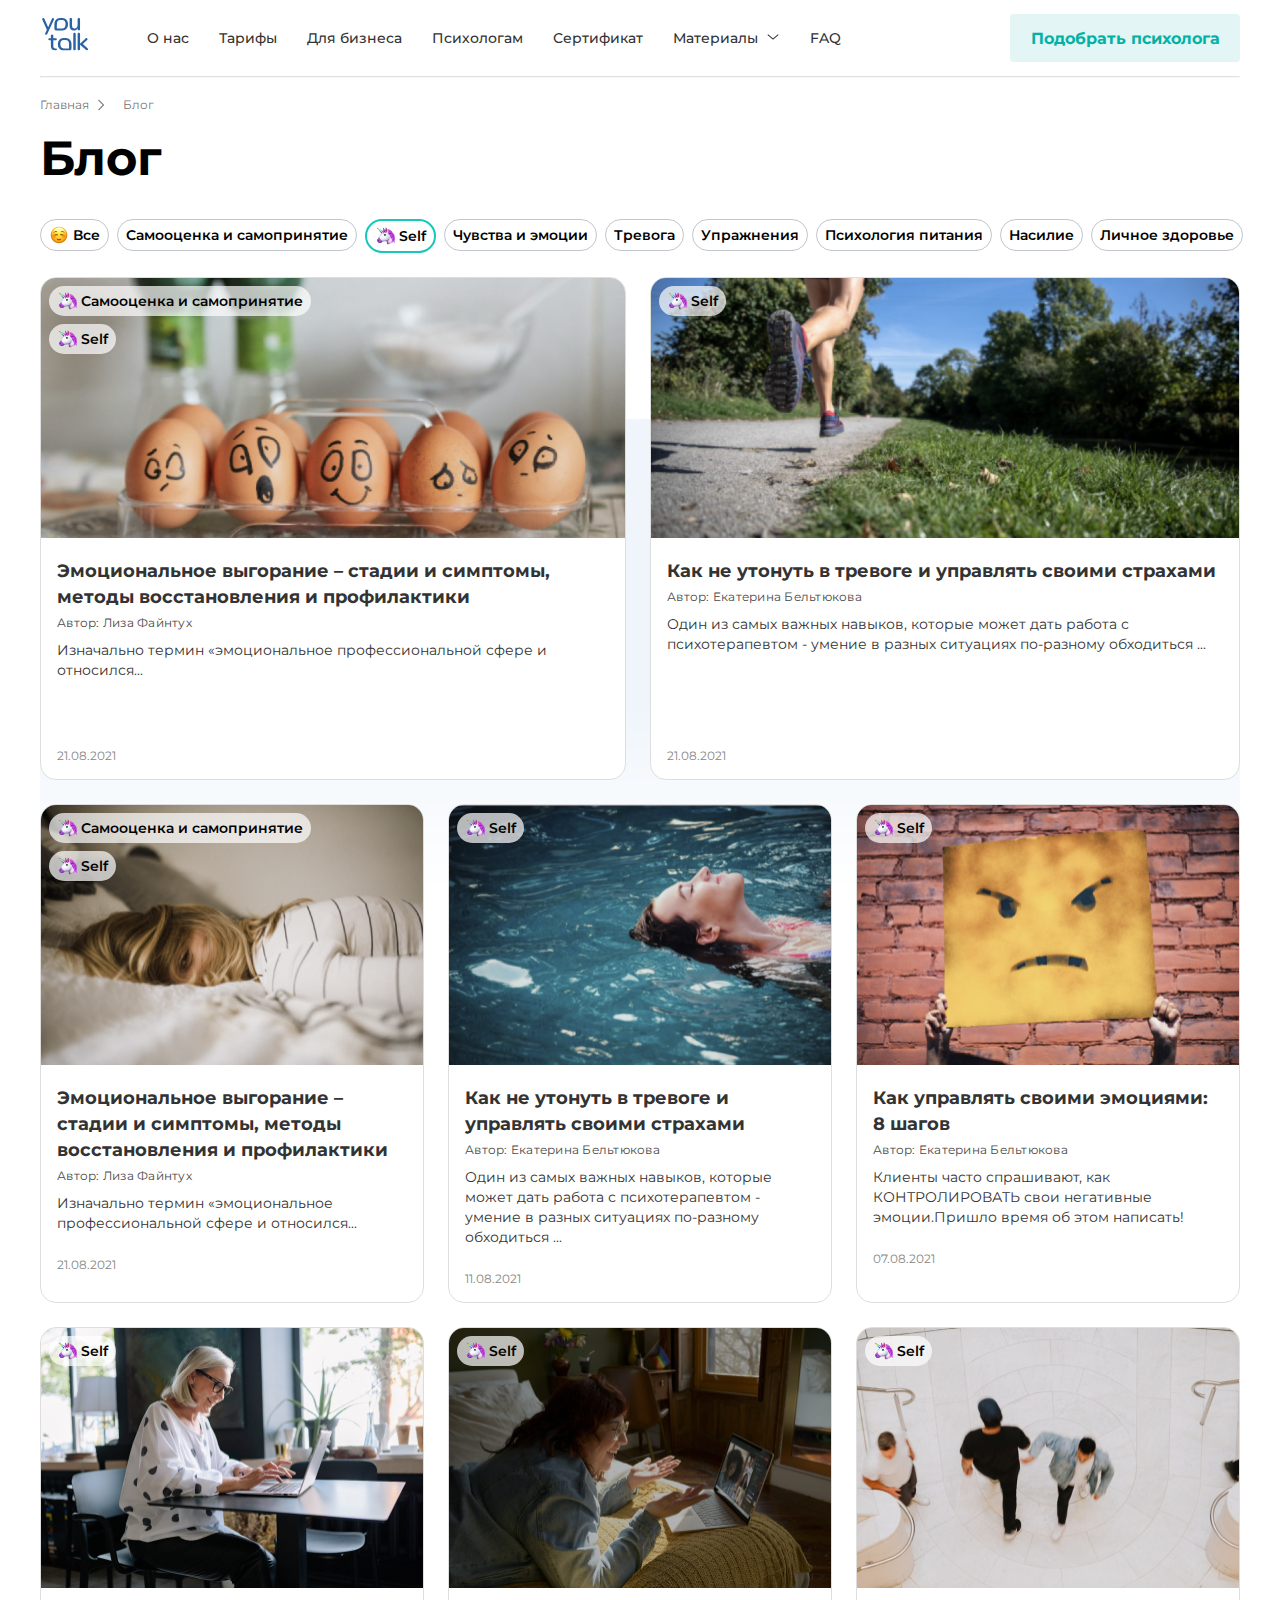
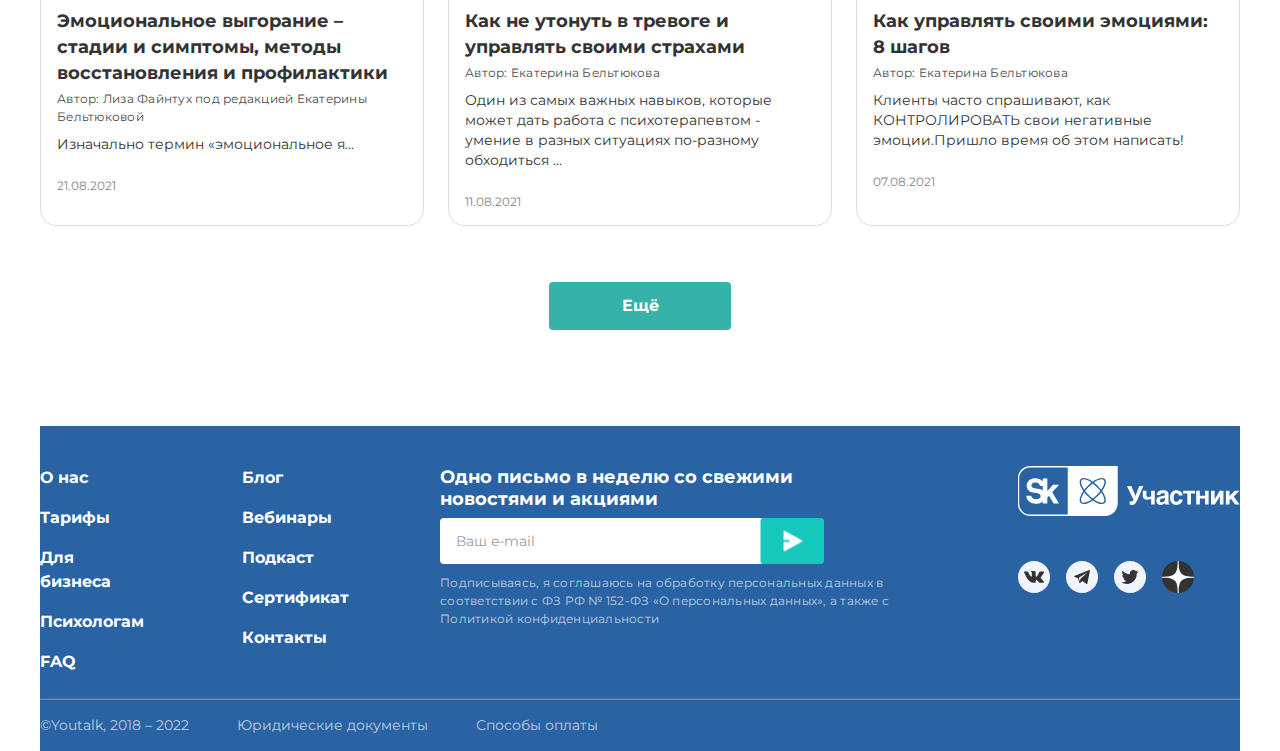
==== Index.html @ 116f2fff "add site" ====
<!DOCTYPE html>
<html lang="ru">
  <head>
    <meta charset="utf-8" />
    <meta name="viewport" content="width=device-width" />
    <link rel="stylesheet" href="CSS/index.css" />
    <title>Youtalk - Blog</title>
  </head>
  <body>
    <div class="container">
      <header>
        <section class="header">
          <div class="header__logo">
            <svg
              width="51"
              height="36"
              viewBox="0 0 52 40"
              fill="none"
              xmlns="http://www.w3.org/2000/svg"
            >
              <g clip-path="url(#clip0_4492_2245)">
                <path
                  d="M13.3302 1.2804C13.3303 1.11943 13.2953 0.960409 13.2279 0.814578C13.1604 0.668747 13.0621 0.539666 12.9398 0.436463C12.6952 0.205117 12.3717 0.0779848 12.0367 0.0815367C11.8038 0.0777518 11.5746 0.140646 11.3756 0.262943C11.1562 0.404074 10.9896 0.614972 10.902 0.862374L6.73786 10.2114L2.56334 0.84397C2.47188 0.611079 2.31107 0.412633 2.10314 0.276053C1.89521 0.139474 1.65042 0.0715042 1.40259 0.0815367C1.04757 0.079776 0.703499 0.205576 0.431833 0.436463C0.296375 0.538044 0.186622 0.670551 0.111538 0.823162C0.036454 0.975774 -0.00183214 1.14416 -0.000193683 1.31458C-0.00164511 1.48194 0.034856 1.64742 0.106512 1.79833L5.31166 12.9772L3.45342 16.9839C3.3752 17.1552 3.3293 17.3398 3.31809 17.5281C3.31575 17.6859 3.35009 17.8421 3.41834 17.9841C3.48659 18.1261 3.58685 18.25 3.71107 18.3458C3.95587 18.5555 4.26716 18.6694 4.58814 18.6665C4.82369 18.6655 5.05368 18.5941 5.24919 18.4614C5.46262 18.3199 5.62866 18.1164 5.72546 17.8778L13.2235 1.79833C13.2944 1.63509 13.3308 1.45867 13.3302 1.2804Z"
                  fill="#2963A3"
                />
                <path
                  d="M39.5071 12.5118C39.4991 12.6807 39.5263 12.8493 39.5868 13.0069C39.6473 13.1645 39.7399 13.3075 39.8585 13.4267C39.982 13.5416 40.1267 13.6306 40.2844 13.6888C40.442 13.747 40.6095 13.7732 40.7772 13.7659C41.1428 13.7818 41.5002 13.6536 41.774 13.4083C41.9002 13.2915 42.0001 13.1486 42.067 12.9894C42.1339 12.8302 42.1662 12.6584 42.1618 12.4855V1.3908C42.1708 1.21084 42.1431 1.03093 42.0804 0.862232C42.0178 0.693535 41.9214 0.539656 41.7974 0.410152C41.5163 0.179307 41.1644 0.0543847 40.8022 0.0567829C40.4399 0.0591811 40.0897 0.188751 39.8116 0.423298C39.6856 0.549219 39.587 0.700291 39.522 0.866874C39.457 1.03346 39.4271 1.21189 39.4343 1.3908V7.79787C39.4343 8.94064 39.115 9.85819 38.4765 10.5505C38.1492 10.8971 37.7523 11.1689 37.3123 11.3476C36.8724 11.5262 36.3997 11.6077 35.926 11.5864C35.029 11.5864 34.3636 11.3322 33.9298 10.8239C33.4961 10.3157 33.28 9.52693 33.2818 8.45777V1.3908C33.2908 1.21084 33.2631 1.03093 33.2005 0.862232C33.1378 0.693535 33.0414 0.539656 32.9174 0.410152C32.7839 0.287248 32.6274 0.192539 32.4571 0.131589C32.2868 0.0706386 32.1062 0.0446762 31.9258 0.0552264C31.7423 0.044194 31.5584 0.0698661 31.3846 0.130771C31.2109 0.191677 31.0508 0.286617 30.9134 0.410152C30.7882 0.538814 30.6911 0.692558 30.6284 0.861466C30.5656 1.03037 30.5386 1.2107 30.5491 1.3908V8.48932C30.5491 12.0508 32.1505 13.8316 35.3534 13.8316C36.2042 13.8433 37.0441 13.6371 37.7946 13.2322C38.523 12.833 39.1186 12.2258 39.5071 11.4865V12.5118Z"
                  fill="#2963A3"
                />
                <path
                  d="M15.3551 33.8917L14.5977 33.8364C13.8794 33.7821 13.3442 33.5551 12.992 33.1555C12.6432 32.7559 12.4714 32.1275 12.4714 31.2731V24.6767H15.1339C15.4483 24.7007 15.7604 24.6071 16.0109 24.4138C16.1171 24.3137 16.2 24.191 16.2536 24.0546C16.3071 23.9182 16.33 23.7715 16.3207 23.6251C16.329 23.4788 16.3055 23.3324 16.2521 23.1962C16.1986 23.0599 16.1163 22.9371 16.0109 22.8364C15.7647 22.6328 15.4515 22.5305 15.1339 22.5498H12.461V19.7419C12.4712 19.5607 12.4427 19.3794 12.3776 19.2103C12.3125 19.0411 12.2123 18.888 12.0837 18.7613C11.8092 18.5154 11.4508 18.3871 11.0843 18.4037C10.9052 18.3942 10.7261 18.4207 10.5572 18.4817C10.3883 18.5426 10.2331 18.6367 10.1005 18.7587C9.97531 18.8873 9.8782 19.0411 9.81544 19.21C9.75268 19.3789 9.72567 19.5592 9.73614 19.7393V22.5498H8.11734C7.79965 22.5299 7.48629 22.6323 7.24028 22.8364C7.13405 22.9366 7.05098 23.0592 6.997 23.1955C6.94302 23.3319 6.91945 23.4785 6.92797 23.6251C6.92797 24.3262 7.32443 24.6767 8.11734 24.6767H9.73614V31.0838C9.73614 32.6271 10.0953 33.797 10.8162 34.5857C11.5371 35.3745 12.6224 35.8267 14.0798 35.9371L14.8086 35.9897C15.2321 36.0514 15.6639 35.9701 16.037 35.7583C16.1722 35.6685 16.282 35.5447 16.3555 35.399C16.4289 35.2533 16.4636 35.0908 16.456 34.9275C16.4634 34.7955 16.4441 34.6633 16.3994 34.539C16.3547 34.4147 16.2854 34.3009 16.1957 34.2045C15.959 34.0065 15.6624 33.8961 15.3551 33.8917Z"
                  fill="#2963A3"
                />
                <path
                  d="M36.0118 16.4976C35.6534 16.4854 35.3031 16.6071 35.028 16.8394C34.8939 16.9653 34.7892 17.1198 34.7217 17.2917C34.6541 17.4637 34.6254 17.6486 34.6376 17.8332V34.683C34.6246 34.8657 34.6529 35.0489 34.7206 35.2189C34.7882 35.3888 34.8934 35.5409 35.028 35.6636C35.3067 35.8877 35.6558 36.0034 36.0118 35.9896C36.3648 36.0049 36.7111 35.8889 36.9851 35.6636C37.1159 35.5385 37.2176 35.3857 37.2828 35.2161C37.3481 35.0465 37.3753 34.8644 37.3625 34.683V17.8332C37.3745 17.6498 37.347 17.466 37.2819 17.2944C37.2167 17.1228 37.1155 16.9676 36.9851 16.8394C36.7147 16.606 36.3672 16.484 36.0118 16.4976Z"
                  fill="#2963A3"
                />
                <path
                  d="M50.5131 33.6997L45.2247 28.9831L50.0291 24.54C50.1683 24.4229 50.2814 24.2773 50.3608 24.1128C50.4402 23.9482 50.4841 23.7686 50.4897 23.5856C50.4811 23.2483 50.3445 22.9273 50.1081 22.689C49.8716 22.4506 49.5536 22.3133 49.2197 22.3053C48.8832 22.327 48.5664 22.473 48.3296 22.7154L42.1771 28.5204V17.8332C42.1897 17.6498 42.1624 17.4658 42.0972 17.2941C42.032 17.1225 41.9305 16.9673 41.7997 16.8394C41.5303 16.606 41.1836 16.4839 40.829 16.4976C40.4698 16.4853 40.1186 16.6069 39.8426 16.8394C39.7085 16.9653 39.6038 17.1198 39.5363 17.2918C39.4687 17.4637 39.44 17.6487 39.4522 17.8332V34.6593C39.44 34.8443 39.4687 35.0296 39.5362 35.202C39.6037 35.3743 39.7084 35.5293 39.8426 35.6557C40.119 35.8873 40.4701 36.008 40.829 35.9949C41.1833 36.0094 41.53 35.8882 41.7997 35.6557C41.9306 35.5273 42.0321 35.3717 42.0973 35.1996C42.1624 35.0275 42.1897 34.8431 42.1771 34.6593V29.6115L48.8969 35.6084C49.1412 35.8532 49.4716 35.9903 49.8156 35.9896C49.9738 35.9905 50.1303 35.9568 50.2745 35.891C50.4187 35.8253 50.5471 35.7289 50.6511 35.6084C50.8844 35.3667 51.0135 35.0416 51.0102 34.704C51.0095 34.5092 50.9643 34.3173 50.8781 34.1431C50.7918 33.9689 50.667 33.8171 50.5131 33.6997Z"
                  fill="#2963A3"
                />
                <path
                  d="M15.3343 13.8212H22.33C23.5218 13.8473 24.6994 13.5563 25.7446 12.9773C26.719 12.417 27.5076 11.5782 28.0114 10.5664C28.5603 9.4342 28.8325 8.18555 28.8052 6.92515C28.8357 5.65685 28.5634 4.39979 28.0114 3.26021C27.5092 2.24593 26.7203 1.40505 25.7446 0.844087C24.6994 0.265099 23.5218 -0.0259512 22.33 0.000152312H20.1204C18.9295 -0.0259836 17.7527 0.265083 16.7085 0.844087C15.7316 1.40353 14.9423 2.24482 14.4416 3.26021C13.8888 4.39956 13.6156 5.65664 13.6452 6.92515V10.7794C13.6452 13.001 14.2074 13.8212 15.3343 13.8212ZM17.3695 3.41796C18.0184 2.61171 18.9354 2.20858 20.1204 2.20858H22.33C23.5168 2.20858 24.4346 2.61346 25.0835 3.42322C25.7325 4.23297 26.056 5.40028 26.0543 6.92515C26.0543 8.4693 25.7351 9.64099 25.0966 10.4402C24.4581 11.2395 23.5359 11.64 22.33 11.6417H16.43C16.43 11.6417 16.3962 8.46842 16.3962 6.92515C16.3962 5.38188 16.7215 4.23034 17.3695 3.41796Z"
                  fill="#2963A3"
                />
                <path
                  d="M29.6094 23.023C28.5657 22.4423 27.3887 22.1502 26.1974 22.1764H23.9878C22.7959 22.1515 21.6184 22.4434 20.5733 23.023C19.5977 23.5829 18.8087 24.4229 18.3064 25.4365C17.7604 26.5777 17.4927 27.8343 17.5257 29.1014C17.4952 30.3607 17.7629 31.609 18.3064 32.7427C18.8095 33.755 19.5983 34.594 20.5733 35.1536C21.6186 35.7322 22.7961 36.0232 23.9878 35.9975H30.9836C32.1131 35.9975 32.6726 35.1772 32.6726 32.9478V29.1014C32.7029 27.8328 32.4297 26.5756 31.8762 25.4365C31.3756 24.4218 30.5862 23.5813 29.6094 23.023ZM29.8879 33.818H23.9878C22.7855 33.818 21.8633 33.4184 21.2213 32.6191C20.5793 31.8199 20.261 30.6473 20.2662 29.1014C20.2662 27.5731 20.5898 26.4057 21.2369 25.5995C21.8841 24.7932 22.8011 24.3884 23.9878 24.3849H26.1974C27.3842 24.3849 28.302 24.7897 28.951 25.5995C29.5999 26.4092 29.9261 27.5766 29.9295 29.1014C29.9295 30.6447 29.8879 33.818 29.8879 33.818Z"
                  fill="#2963A3"
                />
              </g>
              <defs>
                <clipPath id="clip0_4492_2245">
                  <rect width="51" height="36" fill="white" />
                </clipPath>
              </defs>
            </svg>
          </div>
          <nav class="header__nav">
            <ul class="header__list">
              <li class="header__item">
                <a class="header__link" href="#">О нас</a>
              </li>
              <li class="header__item">
                <a class="header__link" href="#">Тарифы</a>
              </li>
              <li class="header__item">
                <a class="header__link" href="#">Для бизнеса</a>
              </li>
              <li class="header__item">
                <a class="header__link" href="#">Психологам</a>
              </li>
              <li class="header__item">
                <a class="header__link" href="#">Сертификат</a>
              </li>
              <li class="header__item">
                <a
                  class="header__link header__link_text header__link_arrow"
                  href="#"
                  >Материалы</a
                >
              </li>
              <li class="header__item">
                <a class="header__link" href="#">FAQ</a>
              </li>
            </ul>
          </nav>
          <button type="button" class="header__btn header__btn-adapt">
            Подобрать психолога
          </button>
          <div class="header-adapt_btn">
            <img
              width="40"
              height="40"
              src="images/png/header-btn.png"
              alt="кпнока"
            />
          </div>
        </section>
        <hr class="header-line" />
      </header>
      <main>
        <div class="main__background"></div>
        <div class="container">
          <section>
            <div>
              <ul class="hero__navigation">
                <li class="hero__navigation-nav">
                  <button
                    class="hero__navigation-btn hero__navigation-btn_arrow"
                  >
                    Главная
                  </button>
                </li>
                <li class="hero__navigation-nav">
                  <button class="hero__navigation-btn">Блог</button>
                </li>
              </ul>
            </div>
            <div>
              <h1 class="hero__tittle">Блог</h1>
            </div>
            <div class="hero_filter">
              <ul class="hero__filter__list">
                <li class="hero__filter__item">
                  <button class="filter__btn filter__btn_smile">Все</button>
                </li>
                <li class="hero__filter__item">
                  <button class="filter__btn">Самооценка и самопринятие</button>
                </li>
                <li class="hero__filter__item hero__filter__item-tag">
                  <button class="filter__btn filter__btn_unicorn">Self</button>
                </li>
                <li class="hero__filter__item">
                  <button class="filter__btn">Чувства и эмоции</button>
                </li>
                <li class="hero__filter__item">
                  <button class="filter__btn">Тревога</button>
                </li>
                <li class="hero__filter__item">
                  <button class="filter__btn">Упражнения</button>
                </li>
                <li class="hero__filter__item">
                  <button class="filter__btn">Психология питания</button>
                </li>
                <li class="hero__filter__item">
                  <button class="filter__btn">Насилие</button>
                </li>
                <li class="hero__filter__item">
                  <button class="filter__btn">Личное здоровье</button>
                </li>
              </ul>
            </div>
          </section>
          <article class="blogsCard">
            <div class="blogsCard-two">
              <a href="#" class="blogsCard__first">
                <ul class="blogsCard-teg">
                  <li class="Card-teg">
                    <button class="Card-teg__btn">
                      Самооценка и самопринятие
                    </button>
                  </li>
                  <li class="Card-teg">
                    <button class="Card-teg__btn align__unicorn">Self</button>
                  </li>
                </ul>
                <div class="blogsCard__img">
                  <img
                    class="blogsCard__img-two"
                    alt="Изображение статьи"
                    src="images/png/eggs2.png"
                  />
                </div>
                <div class="blogsCard-first__text">
                  <h1 class="blogsCard__text-title">
                    Эмоциональное выгорание – стадии и симптомы, методы
                    восстановления и профилактики
                  </h1>
                  <p class="blogsCard__text-author">Автор: Лиза Файнтух</p>
                  <p
                    class="blogsCard__text-article blogsCard__text-article_one"
                  >
                    Изначально термин «эмоциональное профессиональной сфере и
                    относился...
                  </p>
                  <p class="blogsCard__text-data">21.08.2021</p>
                </div>
              </a>
              <a href="#" class="blogsCard__second">
                <ul class="blogsCard-teg">
                  <li class="Card-teg">
                    <button class="Card-teg__btn">Self</button>
                  </li>
                </ul>
                <div class="blogsCard__img">
                  <img
                    class="blogsCard__img-two"
                    alt="Изображение статьи"
                    src="images/png/Run2.png"
                  />
                </div>
                <div class="blogsCard-second__text">
                  <h1 class="blogsCard__text-title">
                    Как не утонуть в тревоге и управлять своими страхами
                  </h1>
                  <p class="blogsCard__text-author">
                    Автор: Екатерина Бельтюкова
                  </p>
                  <p
                    class="blogsCard__text-article blogsCard__text-article-two"
                  >
                    Один из самых важных навыков, которые может дать работа с
                    психотерапевтом - умение в разных ситуациях по-разному
                    обходиться ...
                  </p>
                  <p class="blogsCard__text-data">21.08.2021</p>
                </div>
              </a>
            </div>
            <div class="blogsCard-three">
              <a href="#" class="blogsCard-three__first">
                <ul class="blogsCard-teg">
                  <li class="Card-teg">
                    <button class="Card-teg__btn">
                      Самооценка и самопринятие
                    </button>
                  </li>
                  <li class="Card-teg">
                    <button class="Card-teg__btn">Self</button>
                  </li>
                </ul>
                <div class="blogsCard__img">
                  <img
                    class="blogsCard__img-three"
                    alt="Изображение статьи"
                    src="images/png/sleep.png"
                  />
                </div>
                <div class="blogsCard-three__text">
                  <h1 class="blogsCard-three__text-title">
                    Эмоциональное выгорание – стадии и симптомы, методы
                    восстановления и профилактики
                  </h1>
                  <p class="blogsCard-three__text-author">
                    Автор: Лиза Файнтух
                  </p>
                  <p class="blogsCard-three__text-article">
                    Изначально термин «эмоциональное профессиональной сфере и
                    относился...
                  </p>
                  <p class="blogsCard-three__text-data">21.08.2021</p>
                </div>
              </a>
              <a href="../Article/index.html" class="blogsCard-three__second">
                <ul class="blogsCard-teg">
                  <li class="Card-teg">
                    <button class="Card-teg__btn">Self</button>
                  </li>
                </ul>
                <div class="blogsCard__img">
                  <img
                    class="blogsCard__img-three"
                    alt="Изображение статьи"
                    src="images/png/sweming.png"
                  />
                </div>
                <div class="blogsCard-three__text">
                  <h1 class="blogsCard-three__text-title">
                    Как не утонуть в тревоге и управлять своими страхами
                  </h1>
                  <p class="blogsCard-three__text-author">
                    Автор: Екатерина Бельтюкова
                  </p>
                  <p class="blogsCard-three__text-article">
                    Один из самых важных навыков, которые может дать работа с
                    психотерапевтом - умение в разных ситуациях по-разному
                    обходиться ...
                  </p>
                  <p class="blogsCard-three__text-data">11.08.2021</p>
                </div>
              </a>
              <a href="#" class="blogsCard-three__third block__adaptiv-none">
                <ul class="blogsCard-teg">
                  <li class="Card-teg">
                    <button class="Card-teg__btn">Self</button>
                  </li>
                </ul>
                <div class="blogsCard__img">
                  <img
                    class="blogsCard__img-three"
                    alt="Изображение статьи"
                    src="images/png/protest.png"
                  />
                </div>
                <div class="blogsCard-three__text">
                  <h1 class="blogsCard-three__text-title">
                    Как управлять своими эмоциями: 8 шагов
                  </h1>
                  <p class="blogsCard-three__text-author">
                    Автор: Екатерина Бельтюкова
                  </p>
                  <p class="blogsCard-three__text-article">
                    Клиенты часто спрашивают, как КОНТРОЛИРОВАТЬ свои негативные
                    эмоции.Пришло время об этом написать!
                  </p>
                  <p class="blogsCard-three__text-data">07.08.2021</p>
                </div>
              </a>
              <a href="#" class="blogsCard-three__first block__adaptiv-none">
                <ul class="blogsCard-teg">
                  <li class="Card-teg">
                    <button class="Card-teg__btn">Self</button>
                  </li>
                </ul>
                <div class="blogsCard__img">
                  <img
                    class="blogsCard__img-three"
                    alt="Изображение статьи"
                    src="images/png/grandma in coffee.png"
                  />
                </div>
                <div class="blogsCard-three__text">
                  <h1 class="blogsCard-three__text-title">
                    Эмоциональное выгорание – стадии и симптомы, методы
                    восстановления и профилактики
                  </h1>
                  <p class="blogsCard-three__text-author">
                    Автор: Лиза Файнтух под редакцией Екатерины Бельтюковой
                  </p>
                  <p class="blogsCard-three__text-article">
                    Изначально термин «эмоциональное я...
                  </p>
                  <p class="blogsCard-three__text-data">21.08.2021</p>
                </div>
              </a>
              <a href="#" class="blogsCard-three__second block__adaptiv-none">
                <ul class="blogsCard-teg">
                  <li class="Card-teg">
                    <button class="Card-teg__btn">Self</button>
                  </li>
                </ul>
                <div class="blogsCard__img">
                  <img
                    class="blogsCard__img-three"
                    alt="Изображение статьи"
                    src="images/png/grandma in home.png"
                  />
                </div>
                <div class="blogsCard-three__text">
                  <h1 class="blogsCard-three__text-title">
                    Как не утонуть в тревоге и управлять своими страхами
                  </h1>
                  <p class="blogsCard-three__text-author">
                    Автор: Екатерина Бельтюкова
                  </p>
                  <p class="blogsCard-three__text-article">
                    Один из самых важных навыков, которые может дать работа с
                    психотерапевтом - умение в разных ситуациях по-разному
                    обходиться ...
                  </p>
                  <p class="blogsCard-three__text-data">11.08.2021</p>
                </div>
              </a>
              <a href="#" class="blogsCard-three__third block__adaptiv-none">
                <ul class="blogsCard-teg">
                  <li class="Card-teg">
                    <button class="Card-teg__btn">Self</button>
                  </li>
                </ul>
                <div class="blogsCard__img">
                  <img
                    class="blogsCard__img-three"
                    alt="Изображение статьи"
                    src="images/png/three man.png"
                  />
                </div>
                <div class="blogsCard-three__text">
                  <h1 class="blogsCard-three__text-title">
                    Как управлять своими эмоциями: 8 шагов
                  </h1>
                  <p class="blogsCard-three__text-author">
                    Автор: Екатерина Бельтюкова
                  </p>
                  <p class="blogsCard-three__text-article">
                    Клиенты часто спрашивают, как КОНТРОЛИРОВАТЬ свои негативные
                    эмоции.Пришло время об этом написать!
                  </p>
                  <p class="blogsCard-three__text-data">07.08.2021</p>
                </div>
              </a>
            </div>
          </article>
          <section class="hero__btn_else">
            <button class="hero__down-btn">Ещё</button>
          </section>
        </div>
      </main>
      <footer>
        <div class="container footer__menu">
          <div class="footer__nav">
            <div class="footer__nav1">
              <ul class="footer__nav-list">
                <li>О нас</li>
                <li>Тарифы</li>
                <li>Для бизнеса</li>
                <li>Психологам</li>
                <li>FAQ</li>
              </ul>
            </div>
            <div class="footer__nav2">
              <ul class="footer__nav-list">
                <li>Блог</li>
                <li>Вебинары</li>
                <li>Подкаст</li>
                <li>Сертификат</li>
                <li>Контакты</li>
              </ul>
            </div>
          </div>
          <div class="footer__registration">
            <div>
              <p class="footer__registration_tittle">
                Одно письмо в неделю со свежими<br />новостями и акциями
              </p>
            </div>
            <div class="footer__registration_email-btn">
              <p
                class="footer__registration_email-btntext footer__registration_email-regbtn"
              >
                Ваш e-mail
              </p>
            </div>
            <div class="footer__registration_rights">
              <p class="footer__registration_rights-text">
                Подписываясь, я соглашаюсь на обработку персональных данных в
                соответствии с ФЗ РФ № 152-ФЗ «О персональных данных», а также с
                Политикой конфиденциальности
              </p>
            </div>
          </div>
          <div class="social">
            <div class="footer-logo">
              <ul class="footer-logo-list">
                <li>
                  <svg
                    width="100"
                    height="50"
                    viewBox="0 0 100 50"
                    fill="none"
                    xmlns="http://www.w3.org/2000/svg"
                  >
                    <path
                      d="M83.2307 23.751C86.2668 19.2628 87.1299 15.3838 85.7388 13.9927C85.3022 13.5662 84.6421 13.3428 83.779 13.3428C81.8801 13.3428 79.0775 14.409 75.9805 16.5008C77.2701 17.4959 78.5597 18.623 79.829 19.8923C81.0983 21.1616 82.2355 22.4512 83.2205 23.7408L83.2307 23.751Z"
                      fill="white"
                    />
                    <path
                      d="M69.646 19.9021C70.9152 18.6328 72.2049 17.4955 73.4945 16.5105C70.3974 14.4187 67.5948 13.3525 65.6959 13.3525C64.8429 13.3525 64.1728 13.5658 63.7361 14.0024C62.345 15.3936 63.2081 19.2624 66.2442 23.7607C67.2394 22.4711 68.3767 21.1815 69.6358 19.9122L69.646 19.9021Z"
                      fill="white"
                    />
                    <path
                      d="M82.3354 24.9998C81.3403 23.6695 80.1624 22.2987 78.8017 20.938C77.441 19.5773 76.0702 18.3994 74.74 17.4043C73.4098 18.3994 72.0389 19.5773 70.6782 20.938C69.3176 22.2987 68.1397 23.6695 67.1445 24.9998C68.1397 26.33 69.3176 27.7008 70.6782 29.0615C72.0389 30.4222 73.4098 31.6001 74.74 32.5952C76.0702 31.6001 77.441 30.4222 78.8017 29.0615C80.1624 27.7008 81.3403 26.33 82.3354 24.9998Z"
                      fill="white"
                    />
                    <path
                      d="M66.256 26.249C63.2198 30.7372 62.3567 34.6162 63.7478 36.0073C65.139 37.3985 69.0078 36.5354 73.5062 33.4891C72.2166 32.4939 70.927 31.3567 69.6577 30.0975C68.3884 28.8282 67.2511 27.5386 66.2661 26.249H66.256Z"
                      fill="white"
                    />
                    <path
                      d="M52.0269 0H12.2422C5.33723 0 -0.257812 5.59505 -0.257812 12.5V37.5C-0.257812 44.405 5.33723 50 12.2422 50H87.2422C94.1471 50 99.7422 44.405 99.7422 37.5V0H52.0269ZM49.7422 48.5378H12.2422C6.15974 48.5378 1.20441 43.5825 1.20441 37.5V12.5C1.20441 6.41755 6.15974 1.46223 12.2422 1.46223H49.7422V48.5378ZM86.7751 37.0329C86.0541 37.7539 85.0184 38.0991 83.7897 38.0991C81.3628 38.0991 78.1236 36.7689 74.7422 34.3928C71.3608 36.7689 68.1216 38.0991 65.6947 38.0991C64.4558 38.0991 63.4302 37.7539 62.7093 37.0329C60.5667 34.8903 61.7548 30.1076 65.3393 25C61.7548 19.8924 60.5667 15.1097 62.7093 12.9671C64.8519 10.8245 69.6346 12.0126 74.7422 15.5971C79.8498 12.0126 84.6325 10.8245 86.7751 12.9671C88.9177 15.1097 87.7296 19.8924 84.1451 25C87.7296 30.1076 88.9177 34.8903 86.7751 37.0329Z"
                      fill="white"
                    />
                    <path
                      d="M79.8407 30.0975C78.5714 31.3668 77.2818 32.5041 75.9922 33.4891C80.4804 36.5252 84.3594 37.3883 85.7505 36.0073C87.1417 34.6162 86.2785 30.7474 83.2424 26.249C82.2473 27.5386 81.11 28.8282 79.8508 30.0975H79.8407Z"
                      fill="white"
                    />
                    <path
                      d="M10.2926 15.2113C8.95222 16.8867 8.35312 19.1715 8.76945 21.0297C9.84581 25.8429 14.3137 26.6146 17.5936 27.0411C20.1829 27.3762 22.6606 27.8534 22.5997 30.1585C22.5286 32.5549 19.8275 33.1438 18.0505 33.1438C13.4303 33.1438 13.278 29.732 13.278 29.732H8.3125C8.38358 31.0114 8.76945 33.0728 10.3535 34.8396C12.0798 36.7791 14.6793 37.7539 18.0607 37.7539C20.6602 37.7539 23.0261 36.9111 24.7118 35.4083V37.4696H29.3421V31.5699L30.977 29.7726L35.6582 37.4696H41.0501L34.2365 26.2084L41.0501 18.745H35.0489L29.3421 25.0001V12.5001H24.7118V15.526C24.5595 15.3331 24.397 15.1402 24.2244 14.9472C22.5387 13.1601 20.1119 12.2563 17.0046 12.2563C13.4201 12.2563 11.3791 13.8607 10.2926 15.2113ZM17.0859 16.5923C19.1675 16.5923 21.2491 17.0594 22.0412 19.9533H24.7016V24.3806C21.3811 21.6491 14.1716 23.3652 13.3998 19.9635C12.9937 18.1763 14.7707 16.5923 17.0859 16.5923Z"
                      fill="white"
                    />
                  </svg>
                </li>
                <li class="footer-logo-list_img">
                  <svg
                    width="114"
                    height="20"
                    viewBox="0 0 114 20"
                    fill="none"
                    xmlns="http://www.w3.org/2000/svg"
                  >
                    <path
                      d="M4.5376 16.3421C4.85239 16.4437 5.20779 16.4944 5.62412 16.4944C6.14199 16.4944 6.55832 16.3421 6.8731 16.0273C7.18789 15.7125 7.39098 15.2962 7.49252 14.8393L0.902344 0.887207H5.28902L9.51323 10.8994L13.2196 0.887207H17.393L11.4527 14.6362C10.6708 16.4538 9.86864 17.8043 8.98521 18.6573C8.10178 19.5407 7.14727 19.9774 6.08107 19.9774C5.71551 19.9774 5.43119 19.9774 5.19764 19.9266C4.93362 19.8961 4.73054 19.8454 4.54776 19.7946L4.0502 19.6423C3.91819 19.5915 3.78618 19.5407 3.66433 19.5103V15.9867C3.89788 16.139 4.1822 16.271 4.5173 16.3523L4.5376 16.3421Z"
                      fill="white"
                    />
                    <path
                      d="M24.5431 14.2707C24.2791 14.3519 23.9948 14.4027 23.6901 14.4737C23.3753 14.5245 23.0402 14.5753 22.7051 14.6058C22.3701 14.6565 22.035 14.6565 21.7202 14.6565C20.918 14.6565 20.2376 14.5753 19.6182 14.4534C19.0191 14.3011 18.5013 14.0879 18.0849 13.7833C17.6686 13.4685 17.3538 13.0521 17.1507 12.5343C16.9476 12.0367 16.8359 11.4173 16.8359 10.6963V5.7207H20.4103V9.99568C20.4103 10.3815 20.461 10.7268 20.5626 10.9502C20.6438 11.2142 20.7961 11.4173 20.9992 11.5696C21.2023 11.7219 21.4359 11.8336 21.7506 11.8844C22.0654 11.9352 22.4208 11.9656 22.8372 11.9656C23.4566 11.9656 23.9237 11.9149 24.2892 11.8133C24.6548 11.6813 24.9391 11.5493 25.1422 11.4274V5.7207H28.7165V19.5205H25.1422V14.0777C24.9899 14.1285 24.7766 14.2097 24.5228 14.2808L24.5431 14.2707Z"
                      fill="white"
                    />
                    <path
                      d="M42.5884 17.7945C42.6188 18.0585 42.6899 18.2921 42.7711 18.4139C42.8524 18.5967 42.9234 18.6983 43.0351 18.7795C43.1367 18.8607 43.2179 18.9115 43.3499 18.9318V19.5005H39.3796L39.1765 18.8506C39.0749 18.5866 39.0445 18.2819 39.0445 17.8859L38.2423 18.6881C37.958 18.9217 37.6736 19.1247 37.3385 19.3075C37.0034 19.4903 36.6379 19.6426 36.2013 19.7442C35.7646 19.8457 35.2467 19.8965 34.6476 19.8965C34.0485 19.8965 33.4596 19.8152 32.9316 19.6325C32.4137 19.4497 31.977 19.1654 31.581 18.8303C31.2155 18.4647 30.9108 18.0281 30.6976 17.4797C30.4945 16.9619 30.3828 16.3425 30.3828 15.6418C30.3828 15.0732 30.464 14.5553 30.6468 14.0577C30.8296 13.5602 31.0835 13.154 31.3982 12.7884C31.7333 12.4229 32.1294 12.1182 32.5863 11.8847C33.0534 11.6207 33.5713 11.4684 34.1704 11.3871L37.6736 10.8693C37.8056 10.8388 37.9376 10.8388 38.09 10.788C38.2423 10.7576 38.3743 10.7068 38.5063 10.6052C38.6383 10.524 38.7398 10.4225 38.8211 10.2905C38.9023 10.1381 38.9531 9.95537 38.9531 9.72182C38.9531 9.48827 38.9023 9.28518 38.8515 9.1024C38.7703 8.89932 38.6485 8.73685 38.486 8.60484C38.3032 8.45253 38.1001 8.34083 37.8158 8.26975C37.5315 8.18851 37.1659 8.1682 36.7496 8.1682C36.252 8.1682 35.8966 8.21898 35.6123 8.30021C35.2975 8.40175 35.064 8.56422 34.9116 8.71654C34.7289 8.89932 34.5969 9.1024 34.5258 9.31564L34.3735 10.0671H30.7991C30.7991 9.91475 30.8296 9.6812 30.8804 9.36642C30.9311 9.0821 31.0327 8.747 31.1952 8.38144C31.3272 8.04635 31.5607 7.6808 31.8146 7.31524C32.0786 6.94968 32.4137 6.61459 32.8808 6.2998C33.2971 6.01548 33.8455 5.75147 34.4649 5.56869C35.0843 5.38591 35.8154 5.28437 36.6988 5.25391C37.9173 5.25391 38.9328 5.38591 39.7045 5.61946C40.4559 5.88348 41.055 6.21857 41.4917 6.60443C41.908 7.02076 42.1923 7.4574 42.3446 7.95496C42.4766 8.45253 42.5477 8.93993 42.5477 9.4375V16.7486C42.5477 17.165 42.5782 17.5 42.629 17.7641L42.5884 17.7945ZM38.2829 13.0728C38.0493 13.1743 37.765 13.2758 37.3995 13.3368L36.445 13.5195C36.0286 13.6008 35.6631 13.6719 35.3584 13.7836C35.0437 13.8851 34.7898 14.0171 34.5766 14.1694C34.3735 14.3522 34.211 14.5553 34.1095 14.7888C34.0079 15.0224 33.9571 15.3067 33.9571 15.6723C33.9571 15.9566 34.0079 16.2206 34.0891 16.4237C34.1907 16.6572 34.3227 16.8096 34.5055 16.972C34.6578 17.104 34.8406 17.236 35.0538 17.2868C35.2874 17.368 35.5209 17.3883 35.7849 17.3883C35.9169 17.3883 36.0997 17.3579 36.3028 17.3376C36.5059 17.3071 36.7191 17.2563 36.973 17.1853C37.2065 17.0837 37.4401 16.9822 37.6736 16.8197C37.9072 16.6877 38.1103 16.4846 38.293 16.2511C38.4961 16.0175 38.6586 15.7332 38.7602 15.3676C38.8617 15.0325 38.9429 14.6365 38.9429 14.1796V12.7783C38.7398 12.9103 38.5063 13.0118 38.293 13.0931L38.2829 13.0728Z"
                      fill="white"
                    />
                    <path
                      d="M52.5992 9.62985C52.4976 9.34553 52.3352 9.11198 52.1625 8.9292C51.9594 8.72611 51.7259 8.59411 51.4619 8.49256C51.1776 8.41133 50.8425 8.36056 50.4464 8.36056C49.8473 8.36056 49.3802 8.49256 49.0248 8.77689C48.6593 9.06121 48.375 9.3963 48.1922 9.81263C47.9891 10.2493 47.8774 10.7164 47.8063 11.2139C47.7556 11.7115 47.7048 12.1684 47.7048 12.6152C47.7048 13.062 47.7352 13.5494 47.786 14.0368C47.8368 14.5547 47.9383 14.9913 48.1516 15.4077C48.3343 15.824 48.5882 16.1896 48.9842 16.4434C49.3498 16.7277 49.8372 16.8597 50.4668 16.8597C50.8831 16.8597 51.2486 16.7785 51.5533 16.5957C51.8376 16.4434 52.1016 16.2302 52.3047 15.9966C52.5078 15.7326 52.6703 15.4788 52.7718 15.1944C52.853 14.9304 52.9038 14.6766 52.9038 14.443H56.6406C56.6406 14.6766 56.6101 14.9609 56.539 15.3264C56.4375 15.7123 56.3055 16.0779 56.1227 16.4942C55.9399 16.8801 55.6861 17.2964 55.3916 17.7127C55.0565 18.129 54.691 18.4946 54.2239 18.7992C53.7568 19.1343 53.2389 19.3983 52.6195 19.6014C52.0001 19.8045 51.2689 19.9162 50.4668 19.9162C49.431 19.9162 48.4968 19.7639 47.6946 19.4491C46.8924 19.114 46.2121 18.6469 45.6739 18.0275C45.1256 17.4081 44.7092 16.6567 44.4249 15.7225C44.1406 14.8187 43.9883 13.7728 43.9883 12.6152C43.9883 11.4576 44.1406 10.3813 44.4554 9.47753C44.7702 8.59411 45.2068 7.82238 45.7755 7.19281C46.3441 6.57339 47.0244 6.10629 47.8266 5.79151C48.6085 5.45641 49.5122 5.29395 50.4769 5.29395C50.8932 5.29395 51.3299 5.34472 51.797 5.39549C52.2336 5.44626 52.6804 5.57827 53.117 5.73058C53.5537 5.91336 53.97 6.11645 54.3863 6.38046C54.7722 6.64447 55.1377 6.97957 55.4728 7.36543C55.7876 7.7513 56.0415 8.2184 56.2547 8.73627C56.4578 9.25414 56.5898 9.87355 56.6406 10.5742H52.9038C52.8226 10.2086 52.7515 9.87356 52.6195 9.6197L52.5992 9.62985Z"
                      fill="white"
                    />
                    <path
                      d="M69.1087 5.71045V8.61459H64.9353V19.5102H61.3609V8.61459H57.1875V5.71045H69.1189H69.1087Z"
                      fill="white"
                    />
                    <path
                      d="M79.0609 10.6963V5.7207H82.6352V19.5205H79.0609V13.6106H73.8009V19.5205H70.2266V5.7207H73.8009V10.6963H79.0609Z"
                      fill="white"
                    />
                    <path
                      d="M88.6642 14.2198L93.7007 5.71045H97.4578V19.5102H93.8835V11.1836H93.8327L88.9586 19.5102H85.0391V5.71045H88.6134V14.2198H88.6642Z"
                      fill="white"
                    />
                    <path
                      d="M108.651 5.71035H113.423L107.717 11.4374L113.657 19.5H108.986L104.944 13.6612L103.492 15.1437V19.5H99.918V5.7002H103.492V10.9398L108.651 5.7002V5.71035Z"
                      fill="white"
                    />
                  </svg>
                </li>
              </ul>
            </div>
            <div class="social-media">
              <ul class="social-media-nav">
                <li>
                  <svg
                    width="32"
                    height="32"
                    viewBox="0 0 32 32"
                    fill="none"
                    xmlns="http://www.w3.org/2000/svg"
                  >
                    <g clip-path="url(#clip0_4492_2039)">
                      <rect width="32" height="32" rx="16" fill="#EFF5FB" />
                      <g clip-path="url(#clip1_4492_2039)">
                        <path
                          d="M25.8217 20.5411C25.768 20.4479 25.4355 19.6996 23.8353 18.1615C22.1602 16.551 22.3852 16.8125 24.4029 14.0277C25.6317 12.3318 26.123 11.296 25.9692 10.8533C25.823 10.4312 24.9192 10.5426 24.9192 10.5426L21.9139 10.5607C21.9139 10.5607 21.6914 10.5296 21.5252 10.6319C21.3639 10.7329 21.2601 10.9659 21.2601 10.9659C21.2601 10.9659 20.7839 12.2787 20.1488 13.3947C18.81 15.7496 18.2737 15.8739 18.0549 15.7276C17.5461 15.3871 17.6736 14.3579 17.6736 13.6277C17.6736 11.3452 18.0074 10.3937 17.0223 10.1477C16.6948 10.0661 16.4548 10.0118 15.6185 10.0027C14.5459 9.99105 13.6371 10.0066 13.1233 10.2668C12.7808 10.4403 12.517 10.8274 12.6783 10.8494C12.877 10.8766 13.3271 10.975 13.5658 11.3116C13.8746 11.7453 13.8634 12.7214 13.8634 12.7214C13.8634 12.7214 14.0409 15.4078 13.4496 15.7418C13.0433 15.971 12.487 15.5036 11.2932 13.3662C10.6819 12.2722 10.2193 11.0617 10.2193 11.0617C10.2193 11.0617 10.1306 10.8364 9.97182 10.716C9.77931 10.5698 9.50929 10.5231 9.50929 10.5231L6.65158 10.5413C6.65158 10.5413 6.2228 10.5542 6.06528 10.7471C5.92527 10.9193 6.05403 11.274 6.05403 11.274C6.05403 11.274 8.2917 16.6947 10.8244 19.4277C13.1483 21.9328 15.786 21.7684 15.786 21.7684H16.9811C16.9811 21.7684 17.3424 21.727 17.5261 21.5211C17.6961 21.3321 17.6899 20.9774 17.6899 20.9774C17.6899 20.9774 17.6661 19.3163 18.4112 19.0717C19.145 18.8309 20.0876 20.677 21.0864 21.3878C21.8414 21.925 22.4152 21.8072 22.4152 21.8072L25.0867 21.7684C25.0867 21.7684 26.4843 21.6791 25.8217 20.5411Z"
                          fill="#333333"
                        />
                      </g>
                    </g>
                    <defs>
                      <clipPath id="clip0_4492_2039">
                        <rect width="32" height="32" fill="white" />
                      </clipPath>
                      <clipPath id="clip1_4492_2039">
                        <rect
                          width="20"
                          height="12"
                          fill="white"
                          transform="translate(6 10)"
                        />
                      </clipPath>
                    </defs>
                  </svg>
                </li>
                <li>
                  <svg
                    width="32"
                    height="32"
                    viewBox="0 0 32 32"
                    fill="none"
                    xmlns="http://www.w3.org/2000/svg"
                  >
                    <g clip-path="url(#clip0_4492_2043)">
                      <rect width="32" height="32" rx="16" fill="#EFF5FB" />
                      <g clip-path="url(#clip1_4492_2043)">
                        <path
                          d="M8.28261 15.7694L11.9693 17.1638L13.3963 21.8146C13.4876 22.1125 13.847 22.2226 14.0856 22.0249L16.1406 20.3271C16.3561 20.1492 16.6629 20.1404 16.888 20.306L20.5946 23.0331C20.8498 23.2211 21.2113 23.0794 21.2753 22.7669L23.9906 9.53073C24.0604 9.18936 23.7295 8.90457 23.4087 9.03029L8.27829 14.9455C7.9049 15.0914 7.90815 15.6272 8.28261 15.7694ZM13.1663 16.4215L20.3716 11.9242C20.5011 11.8437 20.6343 12.0211 20.5231 12.1256L14.5767 17.7273C14.3677 17.9245 14.2329 18.1883 14.1947 18.4747L13.9921 19.996C13.9653 20.1991 13.6837 20.2193 13.6284 20.0227L12.8494 17.2486C12.7602 16.9322 12.8902 16.5943 13.1663 16.4215Z"
                          fill="#333333"
                        />
                      </g>
                    </g>
                    <defs>
                      <clipPath id="clip0_4492_2043">
                        <rect width="32" height="32" fill="white" />
                      </clipPath>
                      <clipPath id="clip1_4492_2043">
                        <rect
                          width="16"
                          height="14"
                          fill="white"
                          transform="translate(8 9)"
                        />
                      </clipPath>
                    </defs>
                  </svg>
                </li>
                <li>
                  <svg
                    width="32"
                    height="32"
                    viewBox="0 0 32 32"
                    fill="none"
                    xmlns="http://www.w3.org/2000/svg"
                  >
                    <g clip-path="url(#clip0_4492_2047)">
                      <rect width="32" height="32" rx="16" fill="#EFF5FB" />
                      <g clip-path="url(#clip1_4492_2047)">
                        <path
                          d="M24.4702 10.7133C23.834 10.9947 23.1593 11.1795 22.4685 11.2616C23.1967 10.8261 23.7416 10.1408 24.0019 9.33327C23.3185 9.73994 22.5694 10.0249 21.7885 10.1791C21.264 9.61792 20.5688 9.24574 19.811 9.12043C19.0532 8.99511 18.2752 9.12368 17.5979 9.48615C16.9207 9.84862 16.3822 10.4247 16.0661 11.1248C15.7501 11.8249 15.6742 12.6098 15.8502 13.3574C14.4645 13.288 13.1088 12.9279 11.8713 12.3005C10.6337 11.6731 9.54198 10.7925 8.66688 9.71577C8.35712 10.2478 8.19434 10.8526 8.19521 11.4683C8.19521 12.6766 8.81021 13.7441 9.74521 14.3691C9.19188 14.3517 8.65074 14.2023 8.16688 13.9333V13.9766C8.16704 14.7814 8.44552 15.5613 8.95508 16.1842C9.46465 16.807 10.1739 17.2345 10.9627 17.3941C10.4491 17.5333 9.91046 17.5538 9.38771 17.4541C9.6101 18.1468 10.0435 18.7526 10.6274 19.1867C11.2112 19.6208 11.9161 19.8614 12.6435 19.8749C11.9206 20.4427 11.0929 20.8624 10.2076 21.1101C9.32236 21.3577 8.39698 21.4285 7.48438 21.3183C9.07746 22.3428 10.932 22.8867 12.826 22.8849C19.2369 22.8849 22.7427 17.5741 22.7427 12.9683C22.7427 12.8183 22.7385 12.6666 22.7319 12.5183C23.4143 12.0251 24.0032 11.4141 24.471 10.7141L24.4702 10.7133Z"
                          fill="#333333"
                        />
                      </g>
                    </g>
                    <defs>
                      <clipPath id="clip0_4492_2047">
                        <rect width="32" height="32" fill="white" />
                      </clipPath>
                      <clipPath id="clip1_4492_2047">
                        <rect
                          width="18"
                          height="18"
                          fill="white"
                          transform="translate(7 7)"
                        />
                      </clipPath>
                    </defs>
                  </svg>
                </li>
                <li>
                  <svg
                    width="32"
                    height="32"
                    viewBox="0 0 32 32"
                    fill="none"
                    xmlns="http://www.w3.org/2000/svg"
                  >
                    <g clip-path="url(#clip0_4492_2052)">
                      <path
                        d="M0 16C0 7.16343 7.16343 0 16 0C24.8366 0 32 7.16343 32 16C32 24.8366 24.8366 32 16 32C7.16343 32 0 24.8366 0 16Z"
                        fill="#333333"
                      />
                      <path
                        fill-rule="evenodd"
                        clip-rule="evenodd"
                        d="M15.6762 0C15.6006 6.58251 15.1702 10.2664 12.7183 12.7183C10.2664 15.1702 6.58251 15.6006 0 15.6762V16.6315C6.58251 16.707 10.2664 17.1375 12.7183 19.5894C15.1317 22.0028 15.5866 25.6099 15.6724 32H16.6353C16.721 25.6099 17.1759 22.0028 19.5894 19.5894C22.0028 17.1759 25.6099 16.721 32 16.6353V15.6723C25.6099 15.5866 22.0028 15.1317 19.5894 12.7183C17.1375 10.2664 16.707 6.58251 16.6315 0H15.6762Z"
                        fill="white"
                      />
                    </g>
                    <defs>
                      <clipPath id="clip0_4492_2052">
                        <rect width="32" height="32" fill="white" />
                      </clipPath>
                    </defs>
                  </svg>
                </li>
              </ul>
            </div>
          </div>
        </div>
        <hr class="footer__line" />
        <div class="container">
          <div class="copuright">
            <p class="copuright-text">©Youtalk, 2018 – 2022</p>
            <p class="copuright-text">Юридические документы</p>
            <p class="copuright-text">Способы оплаты</p>
          </div>
        </div>
      </footer>
    </div>
  </body>
</html>
---- CSS/index.css ----
@import 'fonts.css';
@import 'hero-style.css';
@import 'article(nav-filter)-style.css';
@import 'header-style.css';
@import 'footer-style.css';
@import 'media.css';
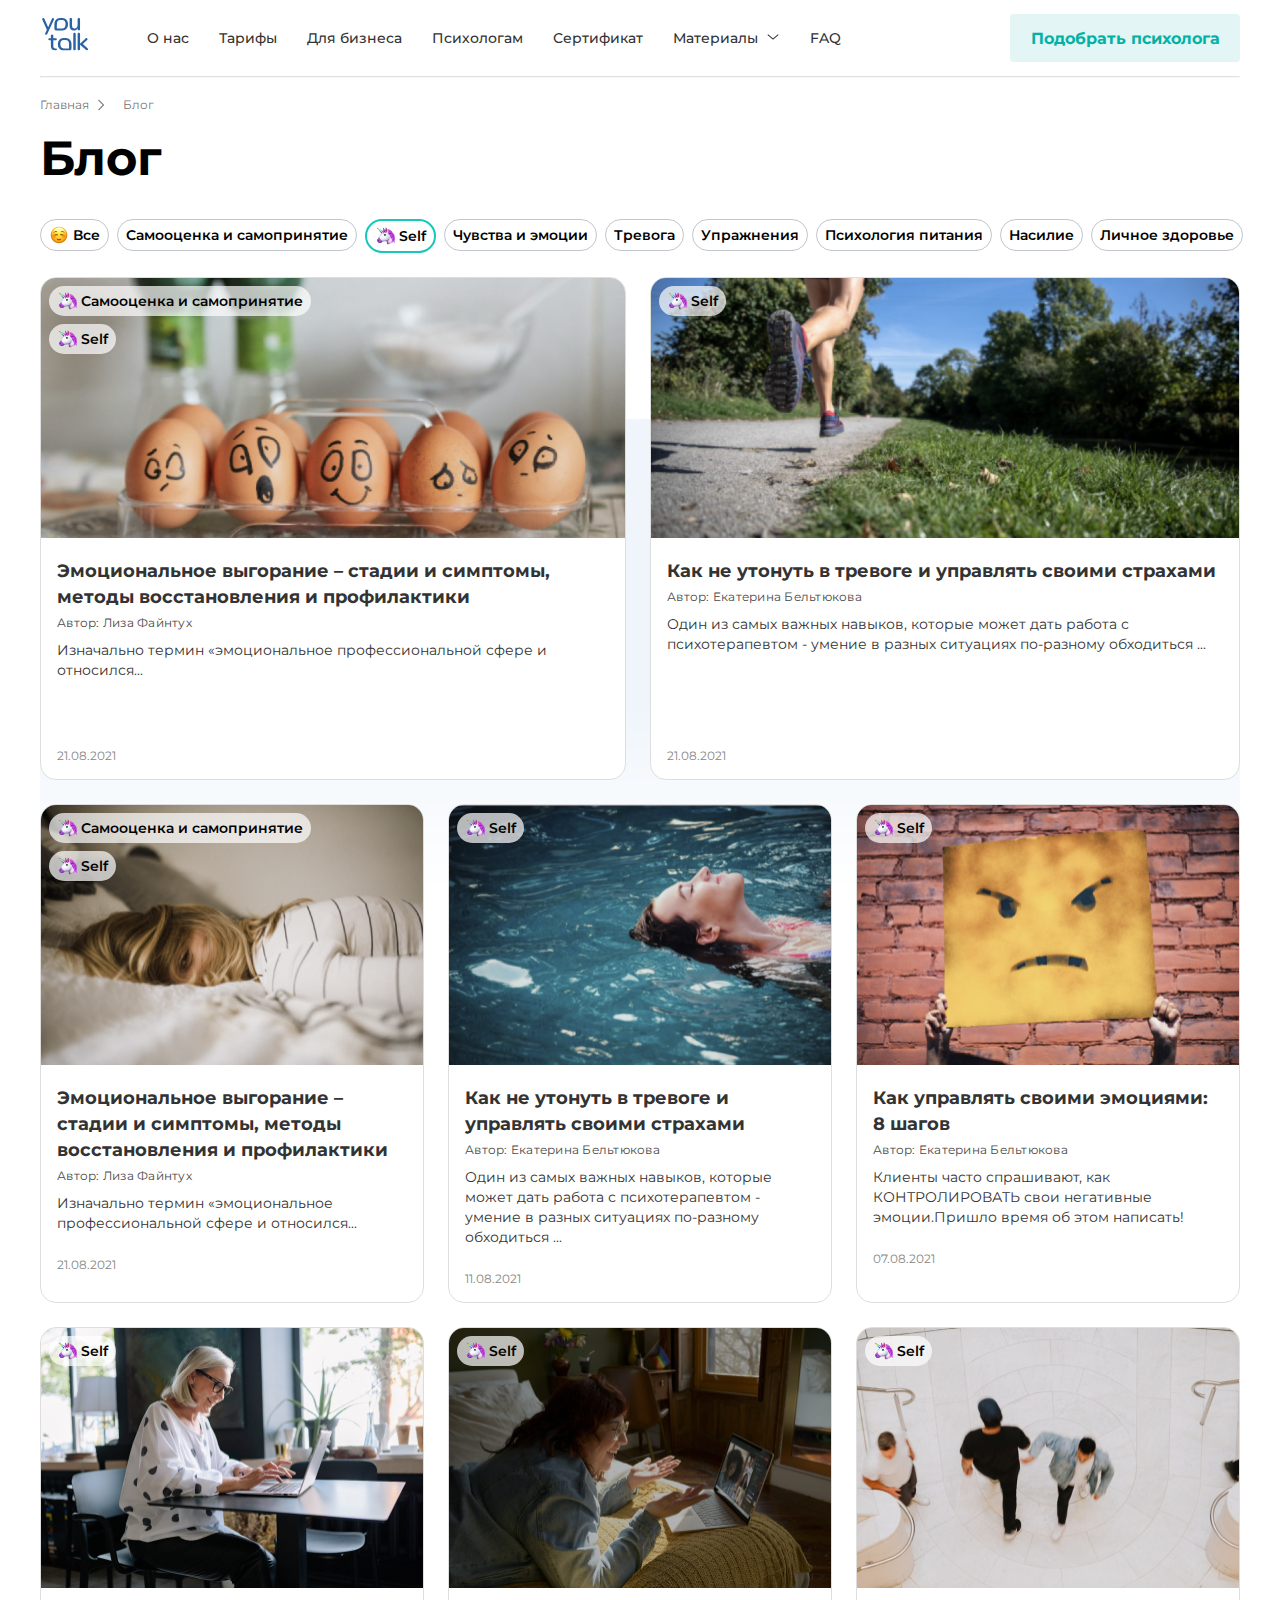
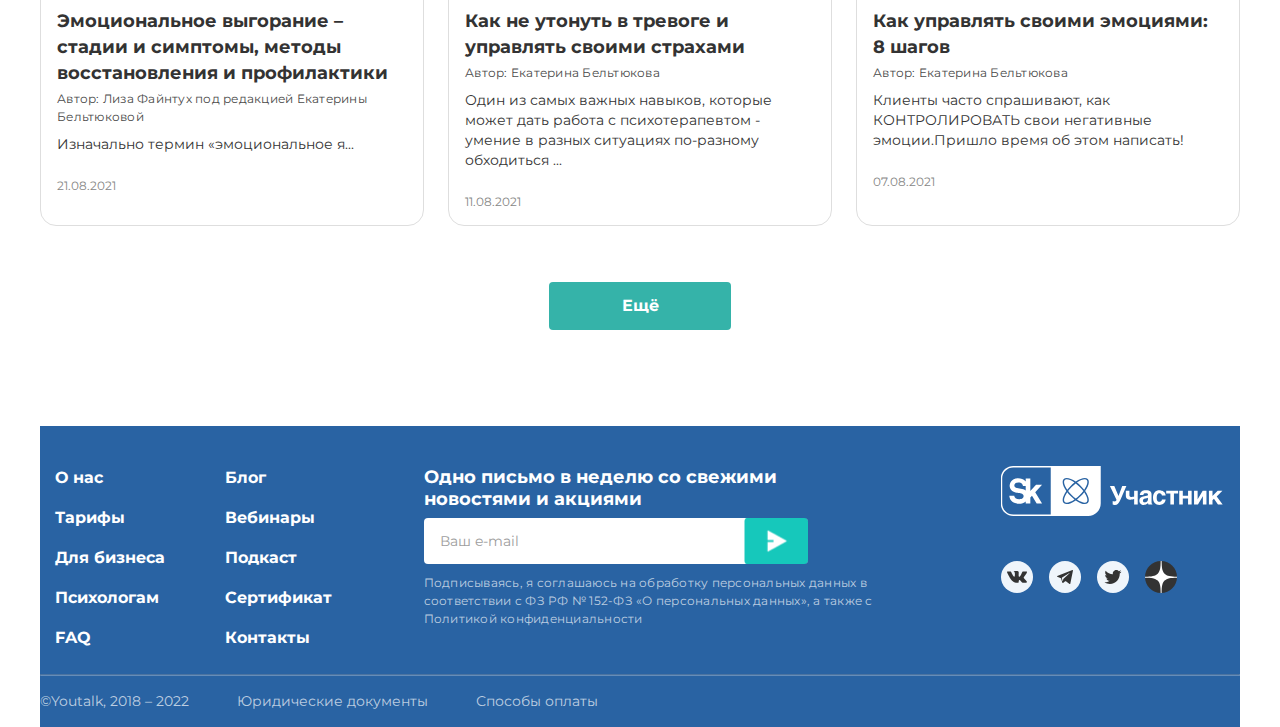
==== commit 27e26f40: "fix bag" ====
--- a/Index.html
+++ b/Index.html
@@ -153,7 +153,7 @@
           </section>
           <article class="blogsCard">
             <div class="blogsCard-two">
-              <a href="#" class="blogsCard__first">
+              <a href="#!" class="blogsCard__first">
                 <ul class="blogsCard-teg">
                   <li class="Card-teg">
                     <button class="Card-teg__btn">
@@ -186,7 +186,7 @@
                   <p class="blogsCard__text-data">21.08.2021</p>
                 </div>
               </a>
-              <a href="#" class="blogsCard__second">
+              <a href="#!" class="blogsCard__second">
                 <ul class="blogsCard-teg">
                   <li class="Card-teg">
                     <button class="Card-teg__btn">Self</button>
@@ -218,7 +218,7 @@
               </a>
             </div>
             <div class="blogsCard-three">
-              <a href="#" class="blogsCard-three__first">
+              <a href="#!" class="blogsCard-three__first">
                 <ul class="blogsCard-teg">
                   <li class="Card-teg">
                     <button class="Card-teg__btn">
@@ -251,7 +251,7 @@
                   <p class="blogsCard-three__text-data">21.08.2021</p>
                 </div>
               </a>
-              <a href="../Article/index.html" class="blogsCard-three__second">
+              <a href="./Article/index.html" class="blogsCard-three__second">
                 <ul class="blogsCard-teg">
                   <li class="Card-teg">
                     <button class="Card-teg__btn">Self</button>
@@ -279,7 +279,7 @@
                   <p class="blogsCard-three__text-data">11.08.2021</p>
                 </div>
               </a>
-              <a href="#" class="blogsCard-three__third block__adaptiv-none">
+              <a href="#!" class="blogsCard-three__third block__adaptiv-none">
                 <ul class="blogsCard-teg">
                   <li class="Card-teg">
                     <button class="Card-teg__btn">Self</button>
@@ -306,7 +306,7 @@
                   <p class="blogsCard-three__text-data">07.08.2021</p>
                 </div>
               </a>
-              <a href="#" class="blogsCard-three__first block__adaptiv-none">
+              <a href="#!" class="blogsCard-three__first block__adaptiv-none">
                 <ul class="blogsCard-teg">
                   <li class="Card-teg">
                     <button class="Card-teg__btn">Self</button>
@@ -333,7 +333,7 @@
                   <p class="blogsCard-three__text-data">21.08.2021</p>
                 </div>
               </a>
-              <a href="#" class="blogsCard-three__second block__adaptiv-none">
+              <a href="#!" class="blogsCard-three__second block__adaptiv-none">
                 <ul class="blogsCard-teg">
                   <li class="Card-teg">
                     <button class="Card-teg__btn">Self</button>
@@ -361,7 +361,7 @@
                   <p class="blogsCard-three__text-data">11.08.2021</p>
                 </div>
               </a>
-              <a href="#" class="blogsCard-three__third block__adaptiv-none">
+              <a href="#!" class="blogsCard-three__third block__adaptiv-none">
                 <ul class="blogsCard-teg">
                   <li class="Card-teg">
                     <button class="Card-teg__btn">Self</button>
